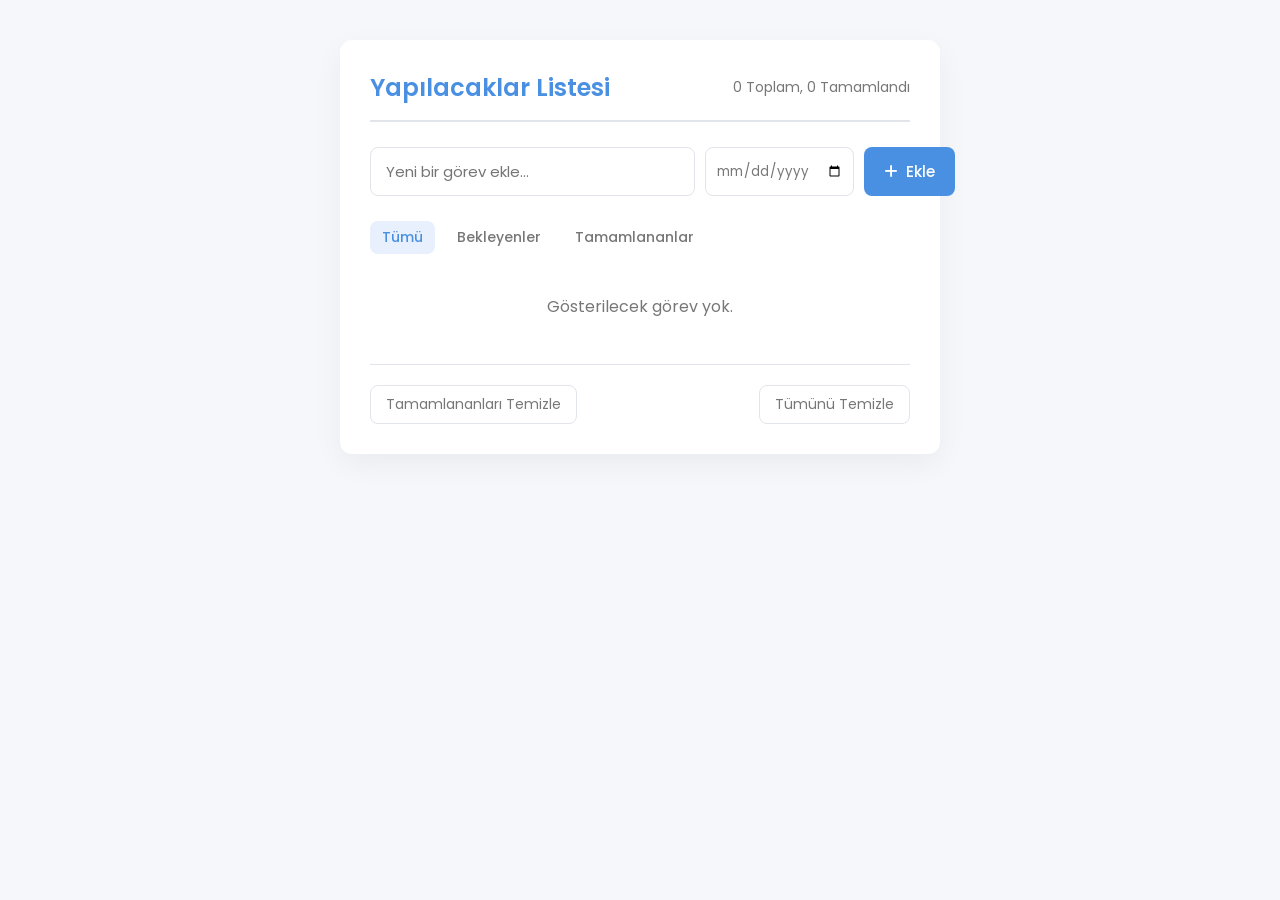
==== index.html @ 468085ab "feat: Add modern light-themed comprehensive Todo List app - Created index.html for application struc" ====
<!DOCTYPE html>
<html lang="tr">
<head>
    <meta charset="UTF-8">
    <meta name="viewport" content="width=device-width, initial-scale=1.0">
    <title>Kapsamlı Todo List</title>
    <link rel="stylesheet" href="style.css">
    <!-- Font Awesome for icons -->
    <link rel="stylesheet" href="https://cdnjs.cloudflare.com/ajax/libs/font-awesome/6.4.0/css/all.min.css">
    <!-- Google Fonts -->
    <link href="https://fonts.googleapis.com/css2?family=Poppins:wght@300;400;500;600&display=swap" rel="stylesheet">
</head>
<body>
    <div class="container">
        <header>
            <h1>Yapılacaklar Listesi</h1>
            <div class="stats">
                <span id="total-tasks">0</span> Toplam,
                <span id="completed-tasks">0</span> Tamamlandı
            </div>
        </header>

        <div class="input-section">
            <input type="text" id="todo-input" placeholder="Yeni bir görev ekle...">
            <input type="date" id="todo-date" title="Bitiş Tarihi">
            <button id="add-btn"><i class="fas fa-plus"></i> Ekle</button>
        </div>

        <div class="filters">
            <button class="filter-btn active" data-filter="all">Tümü</button>
            <button class="filter-btn" data-filter="pending">Bekleyenler</button>
            <button class="filter-btn" data-filter="completed">Tamamlananlar</button>
        </div>

        <ul id="todo-list">
            <!-- Todo items will be inserted here by JavaScript -->
        </ul>

        <div class="actions">
            <button id="clear-completed">Tamamlananları Temizle</button>
            <button id="clear-all">Tümünü Temizle</button>
        </div>
    </div>

    <script src="script.js"></script>
</body>
</html>
---- style.css ----
:root {
    --primary-color: #4a90e2;
    --primary-hover: #357abd;
    --bg-color: #f5f7fa;
    --container-bg: #ffffff;
    --text-main: #333333;
    --text-muted: #777777;
    --border-color: #e1e4e8;
    --success-color: #2ecc71;
    --danger-color: #e74c3c;
    --warning-color: #f39c12;
    --shadow: 0 10px 30px rgba(0, 0, 0, 0.05);
    --border-radius: 12px;
}

* {
    margin: 0;
    padding: 0;
    box-sizing: border-box;
}

body {
    font-family: 'Poppins', sans-serif;
    background-color: var(--bg-color);
    color: var(--text-main);
    display: flex;
    justify-content: center;
    align-items: flex-start;
    min-height: 100vh;
    padding: 40px 20px;
}

.container {
    background-color: var(--container-bg);
    width: 100%;
    max-width: 600px;
    border-radius: var(--border-radius);
    box-shadow: var(--shadow);
    padding: 30px;
}

header {
    display: flex;
    justify-content: space-between;
    align-items: center;
    margin-bottom: 25px;
    border-bottom: 2px solid var(--border-color);
    padding-bottom: 15px;
}

h1 {
    font-size: 24px;
    font-weight: 600;
    color: var(--primary-color);
}

.stats {
    font-size: 14px;
    color: var(--text-muted);
}

.input-section {
    display: flex;
    gap: 10px;
    margin-bottom: 25px;
}

input[type="text"] {
    flex: 1;
    padding: 12px 15px;
    border: 1px solid var(--border-color);
    border-radius: 8px;
    font-size: 15px;
    font-family: inherit;
    transition: border-color 0.3s;
}

input[type="text"]:focus {
    outline: none;
    border-color: var(--primary-color);
}

input[type="date"] {
    padding: 10px;
    border: 1px solid var(--border-color);
    border-radius: 8px;
    font-family: inherit;
    color: var(--text-muted);
}

button {
    font-family: inherit;
    cursor: pointer;
    border: none;
    border-radius: 8px;
    transition: all 0.3s ease;
}

#add-btn {
    background-color: var(--primary-color);
    color: white;
    padding: 0 20px;
    font-weight: 500;
    font-size: 15px;
    display: flex;
    align-items: center;
    gap: 8px;
}

#add-btn:hover {
    background-color: var(--primary-hover);
}

.filters {
    display: flex;
    gap: 10px;
    margin-bottom: 20px;
}

.filter-btn {
    background-color: transparent;
    color: var(--text-muted);
    padding: 6px 12px;
    font-size: 14px;
    font-weight: 500;
}

.filter-btn:hover {
    color: var(--primary-color);
}

.filter-btn.active {
    background-color: #e8f0fe;
    color: var(--primary-color);
}

ul {
    list-style: none;
    margin-bottom: 25px;
}

li {
    background-color: #fff;
    border: 1px solid var(--border-color);
    border-radius: 8px;
    padding: 15px;
    margin-bottom: 10px;
    display: flex;
    justify-content: space-between;
    align-items: center;
    transition: transform 0.2s, box-shadow 0.2s;
}

li:hover {
    transform: translateY(-2px);
    box-shadow: 0 4px 10px rgba(0,0,0,0.03);
}

li.completed .task-text {
    text-decoration: line-through;
    color: var(--text-muted);
}

.task-info {
    display: flex;
    align-items: center;
    gap: 15px;
    flex: 1;
}

.checkbox {
    appearance: none;
    width: 20px;
    height: 20px;
    border: 2px solid var(--border-color);
    border-radius: 50%;
    cursor: pointer;
    position: relative;
    transition: all 0.2s;
}

.checkbox:checked {
    background-color: var(--success-color);
    border-color: var(--success-color);
}

.checkbox:checked::after {
    content: '\f00c';
    font-family: 'Font Awesome 6 Free';
    font-weight: 900;
    color: white;
    font-size: 12px;
    position: absolute;
    top: 50%;
    left: 50%;
    transform: translate(-50%, -50%);
}

.task-content {
    display: flex;
    flex-direction: column;
}

.task-text {
    font-size: 16px;
    word-break: break-all;
}

.task-date {
    font-size: 12px;
    color: var(--text-muted);
    margin-top: 4px;
}

.task-date.overdue {
    color: var(--danger-color);
    font-weight: 500;
}

.task-actions {
    display: flex;
    gap: 10px;
}

.edit-btn, .delete-btn {
    background: transparent;
    padding: 5px;
    font-size: 16px;
}

.edit-btn {
    color: var(--warning-color);
}

.edit-btn:hover {
    color: #d68910;
}

.delete-btn {
    color: var(--danger-color);
}

.delete-btn:hover {
    color: #c0392b;
}

.actions {
    display: flex;
    justify-content: space-between;
    border-top: 1px solid var(--border-color);
    padding-top: 20px;
}

#clear-completed, #clear-all {
    background-color: transparent;
    font-size: 14px;
    color: var(--text-muted);
    padding: 8px 15px;
    border: 1px solid var(--border-color);
}

#clear-completed:hover {
    color: var(--text-main);
    border-color: var(--text-muted);
}

#clear-all:hover {
    color: var(--danger-color);
    border-color: var(--danger-color);
}

/* Edit Mode styling */
.edit-input {
    font-family: inherit;
    font-size: 16px;
    padding: 5px;
    border: 1px solid var(--primary-color);
    border-radius: 4px;
    width: 100%;
}

@media (max-width: 500px) {
    .input-section {
        flex-direction: column;
    }

    #add-btn {
        padding: 12px;
        justify-content: center;
    }
}
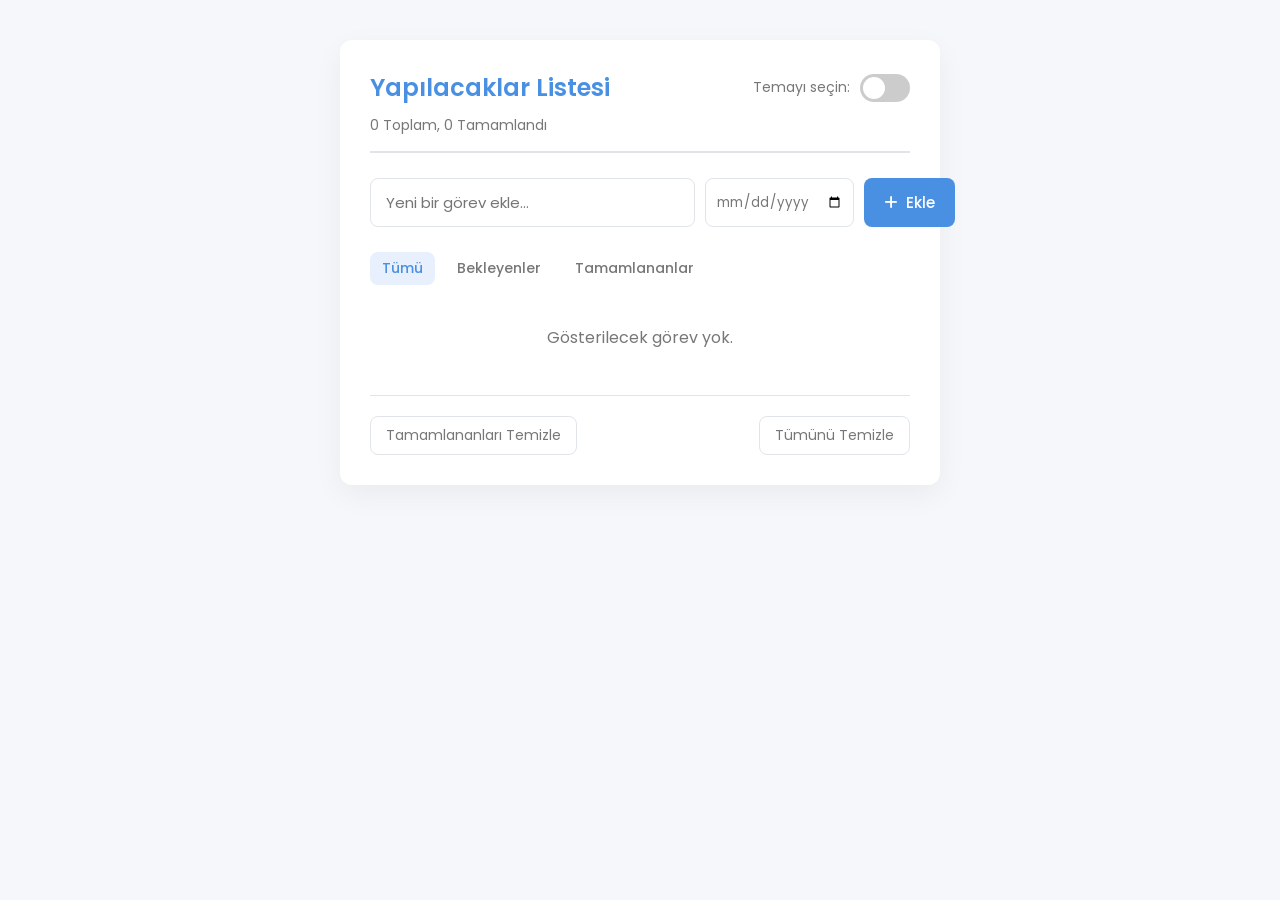
==== commit f6097835: "feat: Add Dark mode theme and iOS-style toggle switch - Added dark theme color variables in style.cs" ====
--- a/index.html
+++ b/index.html
@@ -13,7 +13,16 @@
 <body>
     <div class="container">
         <header>
-            <h1>Yapılacaklar Listesi</h1>
+            <div class="header-top">
+                <h1>Yapılacaklar Listesi</h1>
+                <div class="theme-switch-wrapper">
+                    <span id="theme-text">Temayı seçin:</span>
+                    <label class="theme-switch" for="checkbox">
+                        <input type="checkbox" id="checkbox" />
+                        <div class="slider round"></div>
+                    </label>
+                </div>
+            </div>
             <div class="stats">
                 <span id="total-tasks">0</span> Toplam,
                 <span id="completed-tasks">0</span> Tamamlandı
--- a/style.css
+++ b/style.css
@@ -11,6 +11,21 @@
     --warning-color: #f39c12;
     --shadow: 0 10px 30px rgba(0, 0, 0, 0.05);
     --border-radius: 12px;
+    --li-bg: #ffffff;
+    --li-hover-shadow: rgba(0,0,0,0.03);
+    --filter-active-bg: #e8f0fe;
+}
+
+[data-theme="dark"] {
+    --bg-color: #121212;
+    --container-bg: #1e1e1e;
+    --text-main: #e0e0e0;
+    --text-muted: #a0a0a0;
+    --border-color: #333333;
+    --li-bg: #2d2d2d;
+    --li-hover-shadow: rgba(255,255,255,0.05);
+    --filter-active-bg: #3a3a3a;
+    --shadow: 0 10px 30px rgba(0, 0, 0, 0.3);
 }
 
 * {
@@ -41,11 +56,79 @@
 
 header {
     display: flex;
-    justify-content: space-between;
-    align-items: center;
+    flex-direction: column;
     margin-bottom: 25px;
     border-bottom: 2px solid var(--border-color);
     padding-bottom: 15px;
+}
+
+.header-top {
+    display: flex;
+    justify-content: space-between;
+    align-items: center;
+    width: 100%;
+    margin-bottom: 10px;
+}
+
+/* Theme Switcher Styles (iOS Style) */
+.theme-switch-wrapper {
+    display: flex;
+    align-items: center;
+}
+
+#theme-text {
+    font-size: 14px;
+    color: var(--text-muted);
+    margin-right: 10px;
+}
+
+.theme-switch {
+    display: inline-block;
+    height: 28px;
+    position: relative;
+    width: 50px;
+}
+
+.theme-switch input {
+    display: none;
+}
+
+.slider {
+    background-color: #ccc;
+    bottom: 0;
+    cursor: pointer;
+    left: 0;
+    position: absolute;
+    right: 0;
+    top: 0;
+    transition: .4s;
+}
+
+.slider:before {
+    background-color: #fff;
+    bottom: 3px;
+    content: "";
+    height: 22px;
+    left: 3px;
+    position: absolute;
+    transition: .4s;
+    width: 22px;
+}
+
+input:checked + .slider {
+    background-color: var(--success-color);
+}
+
+input:checked + .slider:before {
+    transform: translateX(22px);
+}
+
+.slider.round {
+    border-radius: 28px;
+}
+
+.slider.round:before {
+    border-radius: 50%;
 }
 
 h1 {
@@ -63,6 +146,11 @@
     display: flex;
     gap: 10px;
     margin-bottom: 25px;
+}
+
+input[type="text"], input[type="date"] {
+    background-color: var(--container-bg);
+    color: var(--text-main);
 }
 
 input[type="text"] {
@@ -130,7 +218,7 @@
 }
 
 .filter-btn.active {
-    background-color: #e8f0fe;
+    background-color: var(--filter-active-bg);
     color: var(--primary-color);
 }
 
@@ -140,7 +228,7 @@
 }
 
 li {
-    background-color: #fff;
+    background-color: var(--li-bg);
     border: 1px solid var(--border-color);
     border-radius: 8px;
     padding: 15px;
@@ -153,7 +241,7 @@
 
 li:hover {
     transform: translateY(-2px);
-    box-shadow: 0 4px 10px rgba(0,0,0,0.03);
+    box-shadow: 0 4px 10px var(--li-hover-shadow);
 }
 
 li.completed .task-text {
@@ -271,6 +359,8 @@
 
 /* Edit Mode styling */
 .edit-input {
+    background-color: var(--container-bg);
+    color: var(--text-main);
     font-family: inherit;
     font-size: 16px;
     padding: 5px;
@@ -280,6 +370,11 @@
 }
 
 @media (max-width: 500px) {
+    .header-top {
+        flex-direction: column;
+        align-items: flex-start;
+        gap: 10px;
+    }
     .input-section {
         flex-direction: column;
     }
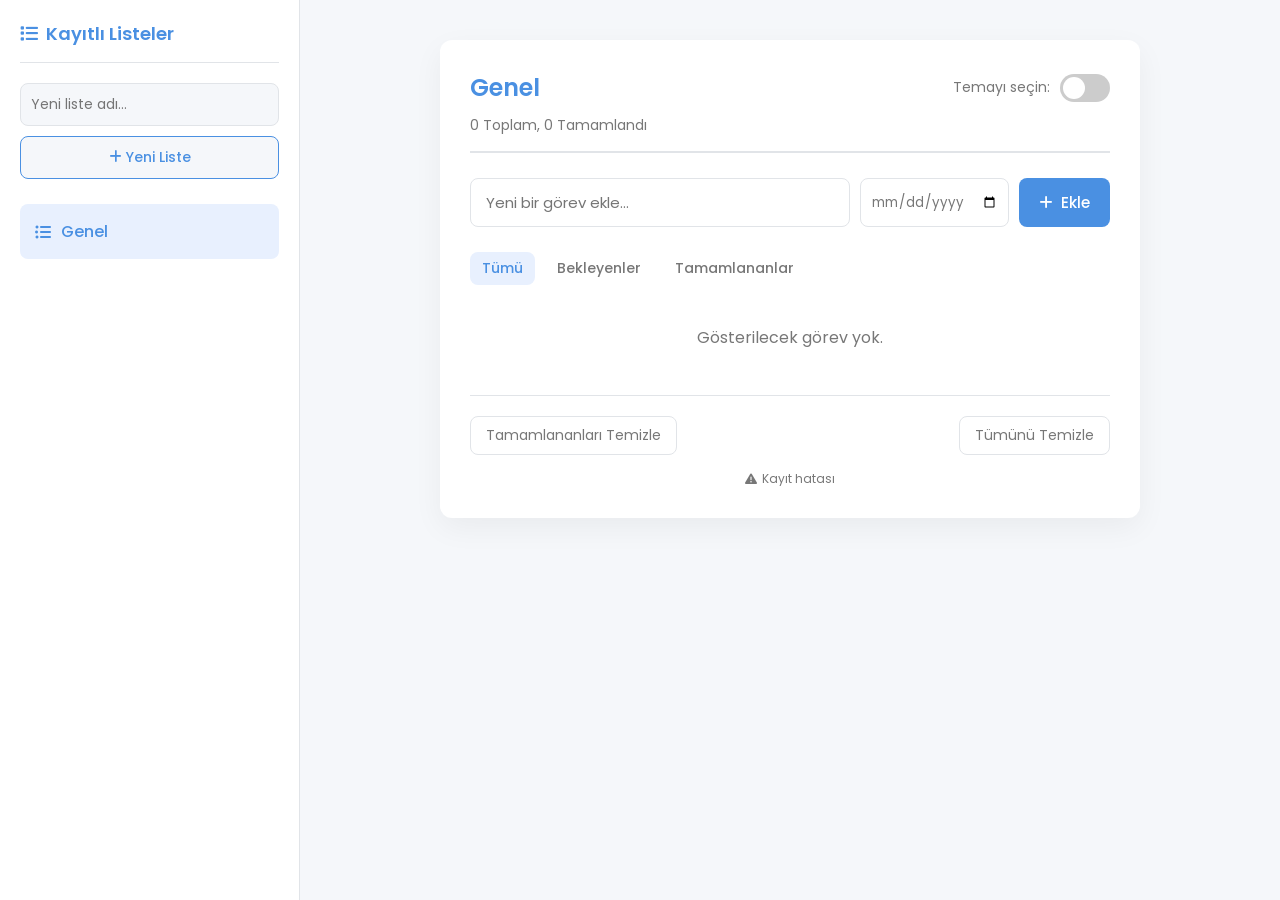
==== commit 1d012dbb: "feat: Add mobile responsiveness and cloud saving for multiple lists - Created a Flask server (server" ====
--- a/index.html
+++ b/index.html
@@ -11,11 +11,35 @@
     <link href="https://fonts.googleapis.com/css2?family=Poppins:wght@300;400;500;600&display=swap" rel="stylesheet">
 </head>
 <body>
-    <div class="container">
-        <header>
-            <div class="header-top">
-                <h1>Yapılacaklar Listesi</h1>
-                <div class="theme-switch-wrapper">
+    <div class="app-layout">
+        <!-- Sidebar for Lists -->
+        <aside class="sidebar">
+            <div class="sidebar-header">
+                <h2><i class="fas fa-list"></i> Kayıtlı Listeler</h2>
+                <button id="mobile-menu-close" class="mobile-only"><i class="fas fa-times"></i></button>
+            </div>
+
+            <div class="new-list-section">
+                <input type="text" id="new-list-name" placeholder="Yeni liste adı...">
+                <button id="create-list-btn"><i class="fas fa-plus"></i> Yeni Liste</button>
+            </div>
+
+            <ul id="saved-lists" class="saved-lists">
+                <!-- Lists will be populated here by JS -->
+                <li class="empty-msg">Henüz kayıtlı liste yok.</li>
+            </ul>
+        </aside>
+
+        <!-- Main Content -->
+        <main class="main-content">
+            <div class="container">
+                <header>
+                    <div class="header-top">
+                        <div class="title-section">
+                            <button id="mobile-menu-open" class="mobile-only"><i class="fas fa-bars"></i></button>
+                            <h1 id="current-list-title">Yapılacaklar Listesi</h1>
+                        </div>
+                        <div class="theme-switch-wrapper">
                     <span id="theme-text">Temayı seçin:</span>
                     <label class="theme-switch" for="checkbox">
                         <input type="checkbox" id="checkbox" />
@@ -45,10 +69,17 @@
             <!-- Todo items will be inserted here by JavaScript -->
         </ul>
 
-        <div class="actions">
-            <button id="clear-completed">Tamamlananları Temizle</button>
-            <button id="clear-all">Tümünü Temizle</button>
-        </div>
+                <div class="actions">
+                    <button id="clear-completed">Tamamlananları Temizle</button>
+                    <button id="clear-all">Tümünü Temizle</button>
+                </div>
+
+                <div class="sync-status">
+                    <span id="sync-icon"><i class="fas fa-cloud-upload-alt"></i></span>
+                    <span id="sync-text">Bulut ile senkronize edildi</span>
+                </div>
+            </div>
+        </main>
     </div>
 
     <script src="script.js"></script>
--- a/style.css
+++ b/style.css
@@ -14,6 +14,11 @@
     --li-bg: #ffffff;
     --li-hover-shadow: rgba(0,0,0,0.03);
     --filter-active-bg: #e8f0fe;
+    --sidebar-bg: #ffffff;
+    --sidebar-text: #333333;
+    --sidebar-border: #e1e4e8;
+    --sidebar-hover: #f5f7fa;
+    --sidebar-active: #e8f0fe;
 }
 
 [data-theme="dark"] {
@@ -26,6 +31,11 @@
     --li-hover-shadow: rgba(255,255,255,0.05);
     --filter-active-bg: #3a3a3a;
     --shadow: 0 10px 30px rgba(0, 0, 0, 0.3);
+    --sidebar-bg: #1e1e1e;
+    --sidebar-text: #e0e0e0;
+    --sidebar-border: #333333;
+    --sidebar-hover: #2d2d2d;
+    --sidebar-active: #3a3a3a;
 }
 
 * {
@@ -38,20 +48,185 @@
     font-family: 'Poppins', sans-serif;
     background-color: var(--bg-color);
     color: var(--text-main);
+    min-height: 100vh;
+    overflow-x: hidden;
+}
+
+.app-layout {
+    display: flex;
+    min-height: 100vh;
+    width: 100%;
+}
+
+/* Sidebar Styling */
+.sidebar {
+    width: 300px;
+    background-color: var(--sidebar-bg);
+    border-right: 1px solid var(--sidebar-border);
+    display: flex;
+    flex-direction: column;
+    height: 100vh;
+    position: sticky;
+    top: 0;
+    padding: 20px;
+    z-index: 10;
+    transition: transform 0.3s ease;
+}
+
+.sidebar-header {
+    display: flex;
+    justify-content: space-between;
+    align-items: center;
+    margin-bottom: 20px;
+    padding-bottom: 15px;
+    border-bottom: 1px solid var(--sidebar-border);
+}
+
+.sidebar h2 {
+    font-size: 18px;
+    font-weight: 600;
+    color: var(--primary-color);
+    display: flex;
+    align-items: center;
+    gap: 8px;
+}
+
+.new-list-section {
+    display: flex;
+    flex-direction: column;
+    gap: 10px;
+    margin-bottom: 25px;
+}
+
+#new-list-name {
+    width: 100%;
+    padding: 10px;
+    border: 1px solid var(--sidebar-border);
+    border-radius: 8px;
+    font-size: 14px;
+    background-color: var(--bg-color);
+    color: var(--text-main);
+}
+
+#create-list-btn {
+    background-color: var(--bg-color);
+    color: var(--primary-color);
+    border: 1px solid var(--primary-color);
+    padding: 10px;
+    width: 100%;
+    font-size: 14px;
+    font-weight: 500;
+}
+
+#create-list-btn:hover {
+    background-color: var(--primary-color);
+    color: white;
+}
+
+.saved-lists {
+    flex: 1;
+    overflow-y: auto;
+    list-style: none;
+    margin: 0;
+    padding: 0;
+}
+
+.saved-lists li {
+    background-color: transparent;
+    border: none;
+    border-radius: 8px;
+    padding: 12px 15px;
+    margin-bottom: 5px;
+    display: flex;
+    justify-content: space-between;
+    align-items: center;
+    cursor: pointer;
+    box-shadow: none;
+    color: var(--sidebar-text);
+}
+
+.saved-lists li:hover {
+    background-color: var(--sidebar-hover);
+    transform: none;
+}
+
+.saved-lists li.active {
+    background-color: var(--sidebar-active);
+    color: var(--primary-color);
+    font-weight: 500;
+}
+
+.saved-lists li .list-name {
+    display: flex;
+    align-items: center;
+    gap: 10px;
+    flex: 1;
+    overflow: hidden;
+    white-space: nowrap;
+    text-overflow: ellipsis;
+}
+
+.saved-lists li.empty-msg {
+    color: var(--text-muted);
+    font-size: 14px;
+    text-align: center;
+    display: block;
+    cursor: default;
+    background: transparent;
+}
+
+.saved-lists li.empty-msg:hover {
+    background: transparent;
+}
+
+.delete-list-btn {
+    background: transparent;
+    color: var(--danger-color);
+    padding: 5px;
+    font-size: 14px;
+    opacity: 0;
+    transition: opacity 0.2s;
+}
+
+.saved-lists li:hover .delete-list-btn {
+    opacity: 1;
+}
+
+.delete-list-btn:hover {
+    color: #c0392b;
+}
+
+/* Main Content Styling */
+.main-content {
+    flex: 1;
     display: flex;
     justify-content: center;
     align-items: flex-start;
-    min-height: 100vh;
     padding: 40px 20px;
+    min-width: 0; /* allows children to truncate text if needed */
 }
 
 .container {
     background-color: var(--container-bg);
     width: 100%;
-    max-width: 600px;
+    max-width: 700px;
     border-radius: var(--border-radius);
     box-shadow: var(--shadow);
     padding: 30px;
+}
+
+.title-section {
+    display: flex;
+    align-items: center;
+    gap: 15px;
+}
+
+.mobile-only {
+    display: none;
+    background: transparent;
+    color: var(--text-main);
+    font-size: 20px;
+    padding: 5px;
 }
 
 header {
@@ -357,6 +532,25 @@
     border-color: var(--danger-color);
 }
 
+.sync-status {
+    text-align: center;
+    margin-top: 15px;
+    font-size: 12px;
+    color: var(--text-muted);
+    display: flex;
+    align-items: center;
+    justify-content: center;
+    gap: 5px;
+}
+
+.sync-status.saving {
+    color: var(--warning-color);
+}
+
+.sync-status.success {
+    color: var(--success-color);
+}
+
 /* Edit Mode styling */
 .edit-input {
     background-color: var(--container-bg);
@@ -369,12 +563,52 @@
     width: 100%;
 }
 
+@media (max-width: 768px) {
+    .mobile-only {
+        display: block;
+    }
+
+    .sidebar {
+        position: fixed;
+        left: 0;
+        top: 0;
+        transform: translateX(-100%);
+        box-shadow: 2px 0 10px rgba(0,0,0,0.1);
+    }
+
+    .sidebar.open {
+        transform: translateX(0);
+    }
+
+    [data-theme="dark"] .sidebar {
+        box-shadow: 2px 0 10px rgba(0,0,0,0.5);
+    }
+
+    .main-content {
+        padding: 20px 10px;
+    }
+
+    .container {
+        padding: 20px;
+    }
+}
+
 @media (max-width: 500px) {
     .header-top {
         flex-direction: column;
         align-items: flex-start;
-        gap: 10px;
-    }
+        gap: 15px;
+    }
+
+    .title-section {
+        width: 100%;
+        justify-content: space-between;
+    }
+
+    .theme-switch-wrapper {
+        align-self: flex-end;
+    }
+
     .input-section {
         flex-direction: column;
     }
@@ -383,4 +617,9 @@
         padding: 12px;
         justify-content: center;
     }
-}
+
+    .task-actions {
+        flex-direction: column;
+        gap: 5px;
+    }
+}
